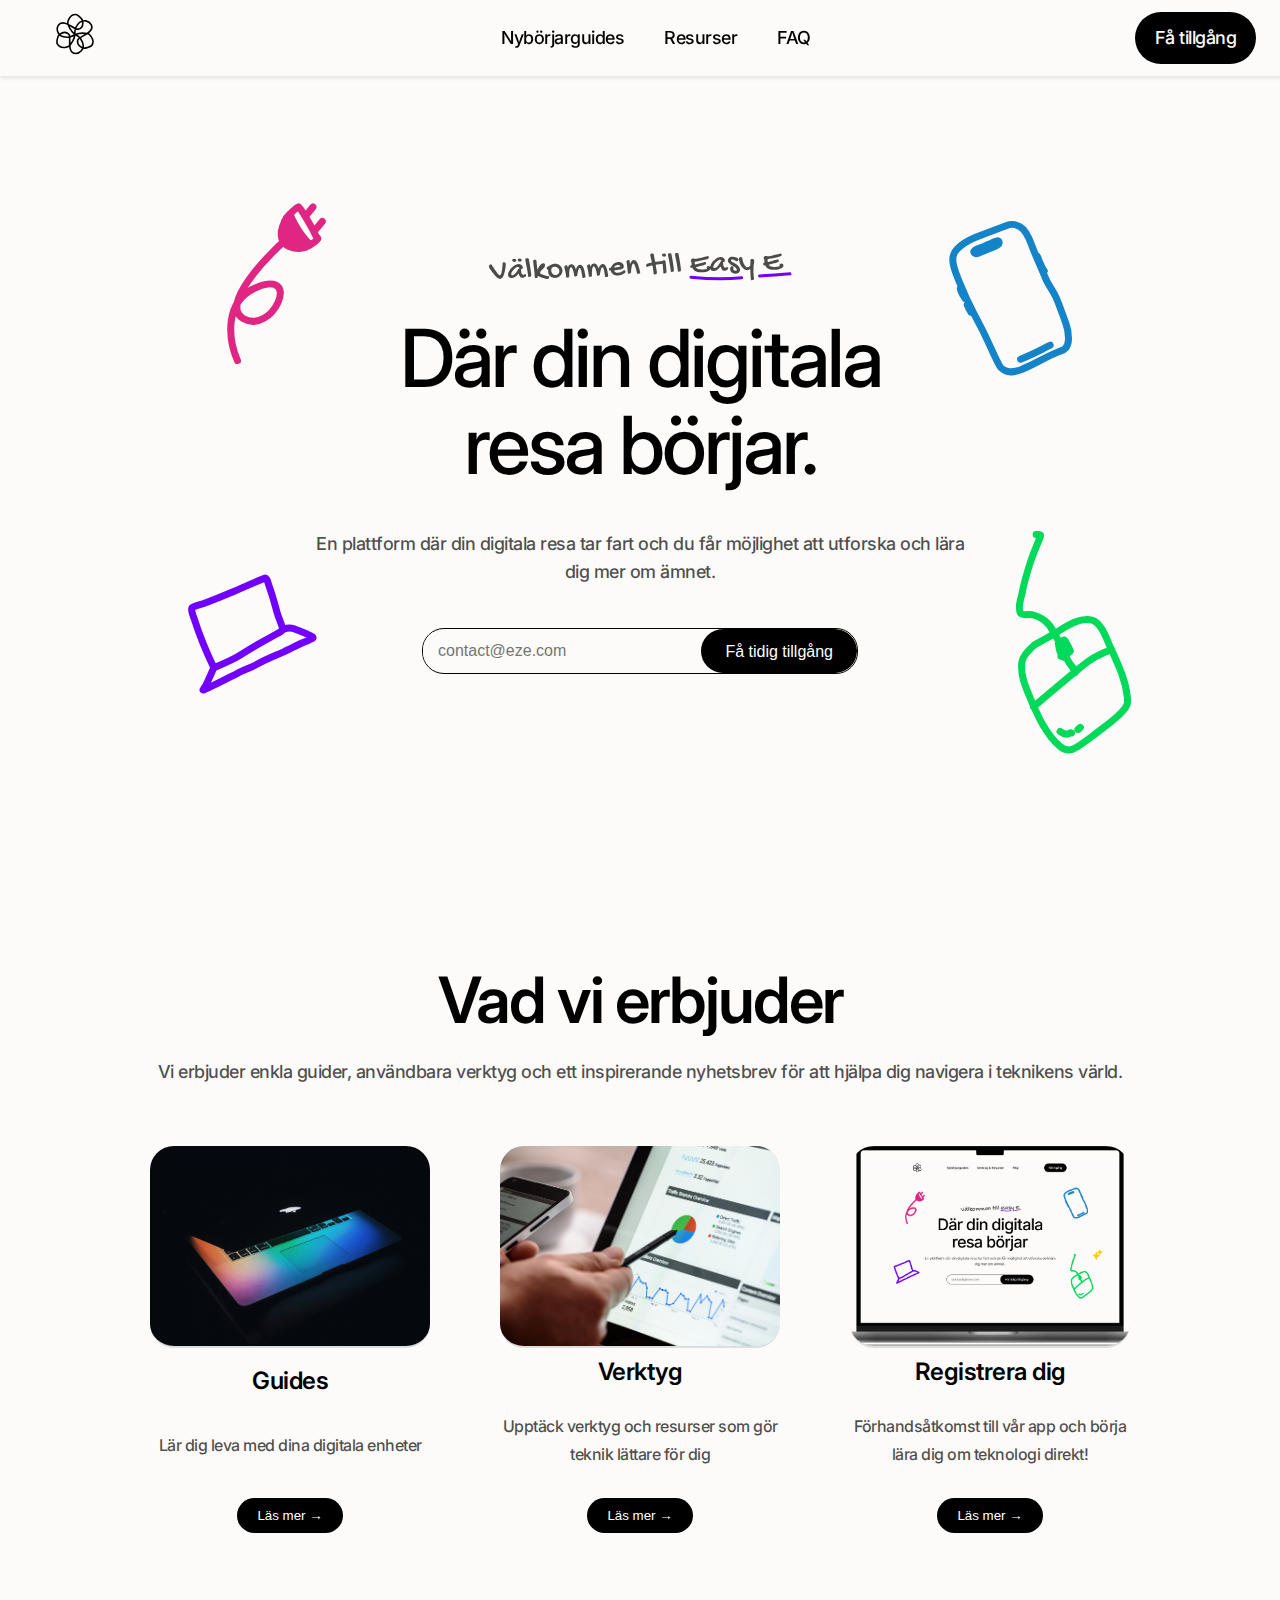
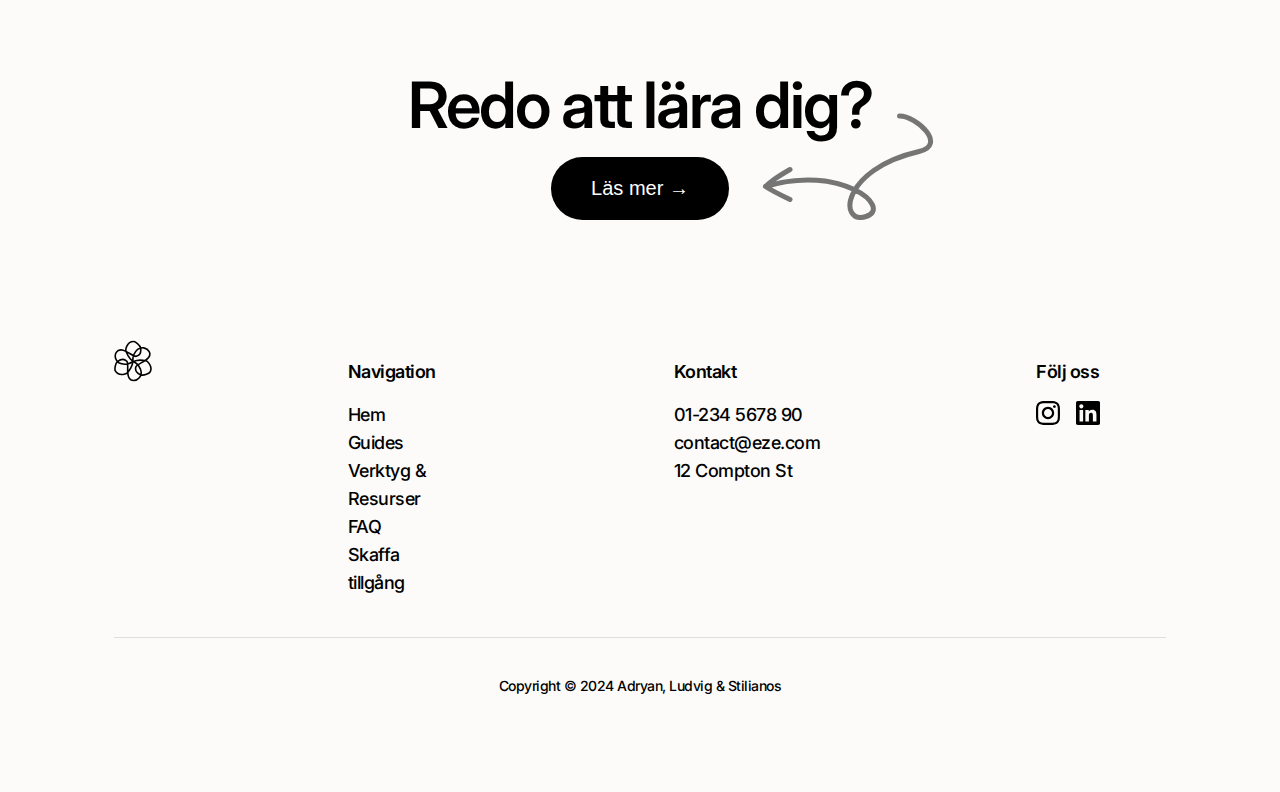
==== index.html @ 694e6178 "nav omg" ====
<!DOCTYPE html>
<html lang="sv">
  <head>
    <!-- Grundläggande metadata och länk till CSS-stilar, favicon, och Google Fonts för typsnitt -->
    <meta charset="UTF-8" />
    <meta name="viewport" content="width=device-width, initial-scale=1.0" />
    <title>Easy E</title>
    <link rel="stylesheet" href="styles.css" />
    <link rel="icon" type="image/x-icon" href="icons/favicon.png" />
    <link rel="preconnect" href="https://fonts.googleapis.com" />
    <link rel="preconnect" href="https://fonts.gstatic.com" crossorigin />
    <link
      href="https://fonts.googleapis.com/css2?family=Gochi+Hand&family=Inter:ital,opsz,wght@0,14..32,100..900;1,14..32,100..900&display=swap"
      rel="stylesheet"
    />
  </head>
  <body>
    <!-- Navigeringsmeny högst upp -->
    <nav class="navbar">
      <div class="navbar-container">
        <!-- Logo med länk till startsidan -->
        <div class="logo">
          <a href="index.html">
            <img src="icons/logo.svg" alt="Logo" />
          </a>
        </div>

        <!-- Länkar för desktop-navigering -->
        <div class="nav-links">
          <a href="guides.html" class="nav-item">Nybörjarguides</a>
          <a href="resurser.html" class="nav-item">Resurser</a>
          <a href="faq.html" class="nav-item">FAQ</a>
        </div>

        <!-- CTA-knapp som länkar till kontaktsidan -->
        <a href="contact.html" class="nav-cta-button">Få tillgång</a>

        <!-- Hamburgermenyn för mobilanvändare med checkbox för att växla meny -->
        <input type="checkbox" id="hamburger-toggle" class="hamburger-toggle" />

        <!-- Hamburger-ikon som visas när menyn är stängd -->
        <label for="hamburger-toggle" class="hamburger-label">☰</label>

        <!-- Exit-knapp som visas när hamburgermenyn är öppen -->
        <label for="hamburger-toggle" class="exit-label">✖</label>

        <!-- Mobilmeny som visas när checkboxen är ikryssad -->
        <div class="mobile-menu">
          <a href="guides.html" class="nav-item">Nybörjarguides</a>
          <a href="resurser.html" class="nav-item">Resurser</a>
          <a href="faq.html" class="nav-item">FAQ</a>
          <a href="contact.html" class="nav-cta-button">Få tillgång</a>
        </div>
      </div>
    </nav>
    <!-- Hero-sektion för sidans huvudrubrik och introduktionstext -->
    <div class="hero">
      <img
        src="other/handwritten_1.svg"
        alt="hanskriven text som välkomnar användaren"
      />
      <h1>Där din digitala <br />resa börjar.</h1>
      <p>
        En plattform där din digitala resa tar fart och du får möjlighet att
        utforska och lära dig mer om ämnet.
      </p>
      <img src="icons/phone.svg" class="phone-icon" alt="Phone Icon" />
      <img src="icons/cable.svg" class="cable-icon" alt="Cable Icon" />
      <img src="icons/laptop.svg" class="computer-icon" alt="Laptop Icon" />
      <img src="icons/mouse.svg" class="mouse-icon" alt="Computer mouse icon" />

      <!-- Anmälningsformulär för tidig tillgång -->
      <form class="signup-form" action="confirmation.html" method="POST">
        <input
          type="email"
          name="email"
          placeholder="contact@eze.com"
          class="email-input"
          required
        />
        <button type="submit" class="submit-button">Få tidig tillgång</button>
      </form>
    </div>

    <!-- Sektion som beskriver vad tjänsten erbjuder -->
    <section class="offerings">
      <h2>Vad vi erbjuder</h2>
      <p>
        Vi erbjuder enkla guider, användbara verktyg och ett inspirerande
        nyhetsbrev för att hjälpa dig navigera i teknikens värld.
      </p>
      <div class="cards">
        <div class="card">
          <img src="images/guides.jpg" alt="Guides Image" class="card-image" />
          <h3>Guides</h3>
          <p>Lär dig leva med dina digitala enheter</p>
          <button onclick="window.location.href='guides.html'">
            Läs mer →
          </button>
        </div>
        <div class="card">
          <img src="images/tools.jpg" alt="Tools Image" class="card-image" />
          <h3>Verktyg</h3>
          <p>Upptäck verktyg och resurser som gör teknik lättare för dig</p>
          <button onclick="window.location.href='resurser.html'">
            Läs mer →
          </button>
        </div>
        <div class="card">
          <img src="images/signup.png" alt="Signup Image" class="card-image" />
          <h3>Registrera dig</h3>
          <p>
            Förhandsåtkomst till vår app och börja lära dig om teknologi direkt!
          </p>
          <button onclick="window.location.href='contact.html'">
            Läs mer →
          </button>
        </div>
      </div>
    </section>

    <!-- Sektion för Call to Action med en stor knapp som uppmuntrar användaren att lära sig mer -->
    <section class="cta-section">
      <h2>Redo att lära dig?</h2>
      <button class="cta-large" onclick="window.location.href='contact.html'">
        Läs mer →
      </button>
      <img src="icons/arrow.svg" class="cta-arrow" alt="Pil" />
      <!-- Dekorativ pil utanför knappen -->
    </section>

    <!-- Sidfot med navigationslänkar, kontaktinformation och länkar till sociala medier -->
    <footer class="footer">
      <div class="footer-content">
        <!-- Logotyp i sidfoten med länk till startsidan -->
        <div class="footer-section">
          <a href="index.html">
            <img src="icons/logo.svg" alt="Logo" />
          </a>
        </div>

        <!-- Navigationslänkar i sidfoten -->
        <div class="footer-nav footer-section">
          <p>Navigation</p>
          <ul>
            <li><a href="index.html">Hem</a></li>
            <li><a href="guides.html">Guides</a></li>
            <li><a href="resurser.html">Verktyg & Resurser</a></li>
            <li><a href="faq.html">FAQ</a></li>
            <li><a href="contact.html">Skaffa tillgång</a></li>
          </ul>
        </div>

        <!-- Kontaktinformation i sidfoten -->
        <div class="footer-nav footer-section">
          <p>Kontakt</p>
          <ul>
            <li><a href="tel:01-234 5678 90">01-234 5678 90</a></li>
            <li><a href="mailto:contact@eze.com">contact@eze.com</a></li>
            <li>
              <a href="https://maps.app.goo.gl/Q35vqbAXproWj2hM8"
                >12 Compton St</a
              >
            </li>
          </ul>
        </div>

        <!-- Sociala medier-länkar i sidfoten -->
        <div class="footer-social footer-section">
          <p>Följ oss</p>
          <ul>
            <li>
              <a
                href="https://instagram.com"
                target="_blank"
                class="social-link"
              >
                <img
                  src="icons/instagram.svg"
                  alt="Instagram"
                  class="social-icon"
                />
              </a>
            </li>
            <li>
              <a
                href="https://linkedin.com"
                target="_blank"
                class="social-link"
              >
                <img
                  src="icons/linkedin.svg"
                  alt="LinkedIn"
                  class="social-icon"
                />
              </a>
            </li>
          </ul>
        </div>
      </div>

      <!-- Nedre sektion i sidfoten med copyright-info -->
      <div class="footer-bottom">
        <p>Copyright © 2024 Adryan, Ludvig & Stilianos</p>
      </div>
    </footer>
  </body>
</html>
---- styles.css ----
/* Ställer in grundlayouten för body. Flex gör att innehållet kan arrangeras i kolumner.
   Allt centrerat och färgerna hålls milda för att inte störa användarens ögon. 
   Texten får en snygg, modern font som är lätt att läsa. */

body {
  display: flex;
  flex-direction: column;
  align-items: center;
  background-color: #fcfbf9;
  color: rgba(0, 0, 0, 0.7);
  text-align: center;
  font-family: "Inter";
  font-size: 18px;
  font-style: normal;
  font-weight: 500;
  line-height: 28px;
  letter-spacing: -0.5px;
  align-self: stretch;
}

/* Rubrik 1 (h1) får en jättestor font för att verkligen stå ut och fånga uppmärksamheten. 
     Svart textfärg gör att den syns bra på ljus bakgrund. */

h1 {
  font-family: "Inter";
  font-size: 80px;
  font-style: normal;
  font-weight: 500;
  line-height: 87px;
  letter-spacing: -3px;
  margin: 0;
  color: #000;
}

/* Rubrik 2 (h2) är mindre än h1 men ändå ganska stor, för att framhäva sektionstitlar eller andra viktiga rubriker. */

h2 {
  font-family: "Inter";
  font-size: 64px;
  font-style: normal;
  font-weight: 600;
  line-height: 80px;
  letter-spacing: -2px;
  color: black;
  margin: 12px;
}

/* Mindre rubrik för bl.a korten med stor och fet stil för att fånga användarens uppmärksamhet. */

h3 {
  font-family: "Inter";
  font-size: 24px;
  font-weight: 600;
  color: #000;
  margin: 10px 0;
}
/* Styling för navigeringsmenyn (navbar).
   Menyn är fast placerad högst upp på sidan så att den alltid är synlig.
   Box-shadow ger en subtil skugga för att ge djup. */

.navbar {
  width: 100%;
  background-color: #fcfbf9;
  position: fixed;
  top: 0;
  left: 0;
  z-index: 1000;
  box-shadow: 0 2px 4px rgba(0, 0, 0, 0.1);
  display: flex;
  justify-content: center;
  padding: 24px 16px; /* Säkerställer padding för bättre justering */
}

/* Navbaren får en container som hjälper att centrera innehållet och justera bredden
   beroende på skärmstorleken, med ett maxvärde så den inte blir för bred på stora skärmar. */

.navbar-container {
  width: 100%;
  max-width: 1200px;
  padding: 0 20px;
  display: flex;
  align-items: center;
  justify-content: center; /* Centrerar navigeringslänkarna */
  gap: 40px;
  position: relative;
}

/* Logotypen placeras till vänster i navbaren, och är alltid synlig även om sidan är mindre. */

.logo {
  position: absolute;
  left: 20px;
  flex-shrink: 0;
}

/* Navigationens länkar är uppradade med lite mellanrum emellan för tydlig läsbarhet. */

.nav-links {
  display: flex;
  gap: 40px;
}

/* Stil för individuella navigeringslänkar. De är svarta utan underline-effekt, 
   men får en snygg underline-effekt vid hover med en mjuk övergång. */

.nav-item {
  color: #000;
  font-size: 18px;
  font-weight: 500;
  text-decoration: none; /* Ingen underline */
  position: relative;
  transition: color 0.3s;
}

.nav-item::after {
  content: "";
  position: absolute;
  width: 0;
  height: 2px;
  background-color: #7100fc;
  bottom: -4px;
  left: 0;
  transition: width 0.3s ease; /* Mjuk övergång för underline */
}

.nav-item:hover {
  color: #7100fc;
}

.nav-item:hover::after {
  width: 100%; /* Underline växer från vänster till höger vid hover */
}

/* CTA-knapp i navigeringen. Knappen är placerad till höger och har en snygg, rundad form.
   Bakgrunden är svart för att sticka ut, och färgen ändras vid hover för en dynamisk effekt. */

.nav-cta-button {
  padding: 12px 20px;
  background-color: #000;
  color: #fcfbf9;
  border-radius: 200px;
  font-size: 18px;
  border: none;
  cursor: pointer;
  transition: background-color 0.3s;
  position: absolute;
  right: 20px;
  flex-shrink: 0;
  text-decoration: none; /* Ingen underline */
}

.nav-cta-button:hover {
  background-color: #7100fc;
}

/* Hamburgermenyn och exit-knappen ska vara dolda som standard */

.hamburger-label,
.exit-label {
  display: none;
  font-size: 24px;
  background: none;
  border: none;
  cursor: pointer;
  color: #000;
  position: absolute;
  right: 20px;
  z-index: 1001;
}

/* Visa hamburgermenyn-ikonen endast när menyn är stängd */

.hamburger-toggle:not(:checked) ~ .hamburger-label {
  display: block;
}

.hamburger-toggle:checked ~ .exit-label {
  display: block;
  top: 20px;
  right: 20px;
  z-index: 1002;
}

/* Menyn för mobila enheter. Tar hela skärmen, centrerar länkarna, och visas bara när aktiv. */

.mobile-menu {
  display: none;
  position: fixed;
  top: 0;
  left: 0;
  width: 100vw;
  height: 100vh;
  background-color: #fcfbf9;
  flex-direction: column;
  align-items: center;
  justify-content: center;
  gap: 20px;
  z-index: 1001;
  opacity: 0;
  pointer-events: none;
  transition: opacity 0.3s ease;
}

/* Växla aktivt läge för mobilmenyn */

.hamburger-toggle:checked ~ .mobile-menu {
  display: flex;
  opacity: 1;
  pointer-events: all;
}

/* Stil för navigationslänkar och CTA-knapp i mobilmenyn.
   Länkarna är större för att passa mobilformat och knappen anpassas i storlek. */

.mobile-menu .nav-item {
  font-size: 20px;
  color: #000;
  text-decoration: none; /* Ingen underline */
}

.mobile-menu .nav-cta-button {
  padding: 12px 20px;
  width: 80%;
  font-size: 16px;
  border-radius: 20px;
  text-align: center;
  background-color: #000;
  color: #fcfbf9;
  text-decoration: none;
}

/* Hamburgermeny input för checkbox-växling */
.hamburger-toggle {
  display: none;
}

/* Dölj desktop-nav och CTA-knapp endast när menyn är öppen */
.hamburger-toggle:checked ~ .nav-links,
.hamburger-toggle:checked ~ .nav-cta-button {
  display: none;
}

/* FAQ-sektionen, som har centrering och padding för att separera den från navigeringen ovanför. */

.faq-section {
  text-align: center;
  padding: 100px 20px 50px;
}

/* Undertext till FAQ-sektionen, med mindre text och en lite mjukare färgton. */

.faq-subtitle {
  font-size: 18px;
  color: rgba(0, 0, 0, 0.6);
  margin-bottom: 30px;
}

/* FAQ-lista centrerad med maxbredd för att hålla det läsvänligt. */

.faq-items {
  max-width: 800px;
  margin: 0 auto;
}

/* Enskilda FAQ-poster med en ljus bakgrund och rundade hörn för en mjukare look. */

.faq-item {
  background-color: #f8f8f8;
  border-radius: 20px;
  margin-bottom: 20px;
  overflow: hidden;
}

/* Fråge-rubriken för varje FAQ-punkt. Den har en enkel layout där texten och en pil är justerade. */

.faq-question {
  width: 100%;
  text-align: left;
  padding: 20px;
  font-size: 18px;
  font-weight: 600;
  color: #000;
  background: none;
  border: none;
  cursor: pointer;
  outline: none;
  position: relative;
  display: flex;
  justify-content: space-between;
  align-items: center;
}

/* Pil-ikonen som visar sig i FAQ-rubriken. Roterar när sektionen är öppen. */

.faq-question::after {
  content: "▼";
  font-size: 16px;
  color: #777;
  transition: transform 0.3s ease;
}

.faq-item.open .faq-question::after {
  transform: rotate(180deg);
  max-width: 600px;
}

/* Svarstexten i FAQ-sektionen, som endast visas när frågan är öppen.
     Svarstexten är något mindre och vänsterjusterad. */

.faq-answer {
  display: none;
  padding: 20px;
  font-size: 16px;
  color: rgba(0, 0, 0, 0.7);
  border-top: 1px solid #eee;
  text-align: left;
  max-width: 400px;
}

.faq-item.open .faq-answer {
  display: block;
}

/* Responsiva stilar för mindre skärmar.
   När skärmen är smalare än 1100px, döljs vissa element och andra visas för att anpassa layouten. */

@media (max-width: 1100px) {
  .nav-links,
  .nav-cta-button {
    display: none; /* Döljer navigationslänkarna och CTA-knappen på mobila enheter */
  }

  .hamburger {
    display: block; /* Visar hamburgermenyn på mobila enheter */
  }

  /* Justerar padding i navbaren så att innehållet inte överlappar på mindre skärmar */
  .navbar-container {
    padding: 0 10px;
  }

  /* Ställer om korten så att de staplas vertikalt och centrerar dem */
  .cards {
    flex-direction: column;
    align-items: center;
  }

  /* Döljer ikonerna för telefon, kabel, dator och mus på mindre skärmar */
  .phone-icon,
  .cable-icon,
  .computer-icon,
  .mouse-icon {
    display: none;
  }

  /* Dölj desktop-navigeringslänkar och CTA-knapp */
  .nav-links,
  .nav-cta-button {
    display: none;
  }

  /* Visa hamburgermenyn-ikonen på mobila enheter */
  .hamburger-label {
    display: block;
    font-size: 24px;
    background: none;
    border: none;
    cursor: pointer;
    color: #000;
    position: absolute;
    right: 20px;
    z-index: 1001;
  }
}

/* Hero-sektionen som innehåller huvudbudskapet.
     Den är centrerad och har marginaler för att ge utrymme ovanför och nedanför. */

.hero {
  position: relative;
  margin-top: 240px;
  margin-bottom: 224px;
  display: flex;
  max-width: 664px;
  flex-direction: column;
  align-items: center;
  gap: 24px;
}

/* Positionerar olika ikoner runt hero-sektionen för en dekorativ touch. */

.phone-icon {
  position: absolute;
  top: -28px;
  right: -100px;
}

.cable-icon {
  position: absolute;
  top: -48px;
  left: -120px;
}

.computer-icon {
  position: absolute;
  bottom: -20px;
  left: -120px;
}

.mouse-icon {
  position: absolute;
  bottom: -80px;
  right: -160px;
}

/* Styling för anmälningsformuläret.
     Formuläret är flexibelt och innehåller ett e-postfält och en submit-knapp bredvid varandra.
     Har rundade hörn och en enkel ram. */

.signup-form {
  display: flex;
  align-items: center;
  padding: 0;
  gap: 0;
  width: 434px;
  height: 44px;
  background: #fcfbf9;
  border: 1px solid #000;
  border-radius: 22px;
  overflow: hidden;
}

/* Stil för e-postfältet i formuläret.
     Ingen kantlinje och tar upp så mycket utrymme som möjligt inom formuläret. */

.email-input {
  border: none;
  padding: 10px 15px;
  font-size: 16px;
  outline: none;
  flex: 1;
  background-color: #fcfbf9;
  color: #333;
}

/* Stil för submit-knappen i formuläret.
     Svart bakgrund med vit text och rundade kanter för en modern look. */

.submit-button {
  background-color: #000;
  color: #fff;
  padding: 14px 24px;
  font-size: 16px;
  border: none;
  height: 100%;
  border-radius: 200px;
  cursor: pointer;
}

/* Sektionen för "Nybörjarguides" eller erbjudanden.
     Texten är centrerad och sektionen har marginaler för att separera den från andra delar av sidan. */

.offerings {
  text-align: center;
  margin: 50px 0;
}

/* Stil för bilderna i korten.
     Bilderna fyller hela kortets bredd och har rundade hörn för en mjukare känsla. */

.card-image {
  width: 100%;
  height: 200px;
  object-fit: cover;
  border-bottom: 2px solid #ddd;
  border-radius: 24px;
}

/* Call-to-Action (CTA) Sektion. Den har padding för att skapa utrymme runt texten. */

.cta-section {
  text-align: center;
  padding: 50px 0;
  position: relative;
}

/* Stor CTA-knapp med svart bakgrund och vit text.
     Rundad form och hover-effekt som ändrar bakgrundsfärg för interaktivitet. */

.cta-large {
  background-color: #000;
  color: white;
  font-size: 20px;
  padding: 20px 40px;
  border-radius: 50px;
  cursor: pointer;
  border: none;
  transition: background-color 0.3s ease;
  display: inline-block;
  position: relative;
}

.cta-large:hover {
  background-color: #7100fc;
}

/* Pilikon i CTA-sektionen, placerad längst ner till höger om knappen. */

.cta-arrow {
  position: absolute;
  right: -50px;
  bottom: 50px;
}

/* Footer-sektionen har centrerad text.
     Padding skapar utrymme runt hela sektionen för en renare design. */

.footer {
  padding: 70px 0;
  color: #000;
  text-align: center;
}

/* Innehåll i footern organiseras med flexbox för att dela upp sektionerna och ge dem jämn spridning. */

.footer-content {
  display: flex;
  justify-content: space-between;
  align-items: flex-start;
  max-width: 1440px;
  margin: 0 auto;
  gap: 176px;
}

/* Footer-sektioner för navigation, kontakt och sociala medier, som alla är vänsterjusterade.
     Ger varje sektion lite padding för bättre layout. */

.footer-nav,
.footer-contact,
.footer-social {
  text-align: left;
  flex: 1;
  padding: 0 20px;
}

/* Texten i varje footer-sektion har fet stil och större fontstorlek för rubriker. */

.footer-nav p,
.footer-contact p,
.footer-social p {
  font-weight: 600;
  font-size: 18px;
  margin-bottom: 15px;
}

/* Listor i footern för navigering, kontakt och sociala ikoner utan punkter och med jämn layout. */

.footer-nav ul,
.footer-contact ul,
.footer-social ul {
  list-style-type: none;
  padding: 0;
  margin: 0;
}

/* Sociala ikonerna placeras med flexbox och har en jämn lucka mellan sig för att skapa utrymme. */

.footer-social ul {
  display: flex;
  gap: 16px;
  padding: 0;
  margin: 0;
  align-items: center;
}

.footer-social ul li {
  margin: 0;
}

/* Sociala länkar visas som block och har en transition-effekt för att ändra opacitet vid hover. */

.footer-social ul li a {
  display: block;
}

.footer-social .social-icon {
  width: 24px;
  height: 24px;
}

.footer-social .social-link {
  transition: opacity 0.3s ease;
}

.footer-social .social-link:hover {
  opacity: 0.7;
}

/* Tar bort länkfärg och understrykning för länkar i footern och ändrar färg vid hover. */

.footer-nav ul li a,
.footer-social ul li a {
  text-decoration: none;
  color: #000;
}

.footer-nav ul li a:hover,
.footer-social ul li a:hover {
  color: #555;
}

/* Avslutande sektion av footern med en tunn linje upptill för att skilja från huvudsektionen. */

.footer-bottom {
  border-top: 1px solid #ddd;
  padding-top: 20px;
  margin-top: 40px;
  font-size: 14px;
}

/* Responsiva stilar för footern på mobila enheter. 
     Sektionerna staplas vertikalt för att få plats på mindre skärmar. */

@media (max-width: 768px) {
  .footer-content {
    flex-direction: column;
    align-items: flex-start;
    gap: 30px;
    padding: 0 20px;
  }

  .footer-nav,
  .footer-contact,
  .footer-social {
    width: 100%;
    padding: 0;
  }

  .footer-bottom {
    text-align: center;
    padding: 20px 0;
    font-size: 14px;
  }

  /* Sociala ikonerna centreras på mobila enheter för en balanserad layout. */

  .footer-social ul {
    justify-content: flex-start;
  }

  /* Dölj pilen i CTA-sektionen på mindre skärmar för en renare design. */

  .cta-arrow {
    display: none;
  }

  /* Kontaktsektionen sträcker sig över hela bredden på mobila enheter för att fylla skärmen bättre. */

  .contact-section {
    width: 100%;
    padding: 20px;
  }

  /* Formulärgruppen på mobila enheter med vertikal layout och lucka för bättre användarvänlighet. */

  .form-group {
    flex-direction: column;
    gap: 15px;
  }

  /* Förminskar texten när det blir en för smal display, effektivt för Guides-sidans respnsonsivitet */

  h1 {
    font-size: 54px;
  }
}

/* Sektion för Guidekort. Innehållet centreras och får marginal för att skapa utrymme runt hela sektionen. */

.guide-cards {
  text-align: center;
  margin: 50px 0;
}

/* Rubriksektion för guidekort med flexlayout som centrerar rubrikens element vertikalt. */

.guide-header {
  display: flex;
  flex-direction: column;
  align-items: center;
  margin-bottom: 30px;
}

/* Kortsektion med flexlayout för att placera kort bredvid varandra.
   Kort radbryts vid behov och har utrymme mellan dem. */

.cards {
  display: flex;
  justify-content: space-between;
  gap: 30px;
  flex-wrap: wrap;
  margin-top: 40px;
}

/* Individuella kort (card) med vertikal layout och centrerat innehåll.
   Korten har padding för att skapa utrymme inuti dem. */

.card {
  width: 280px;
  padding: 20px;
  display: flex;
  flex-direction: column;
  align-items: center;
  justify-content: space-between;
  text-align: center;
}

/* Ikon-stil inom korten, med padding för att centrera ikonen.
   Varje ikon placeras ovanför korttexten. */

.card-icon {
  padding: 20px;
  margin-bottom: 20px;
  display: flex;
}

/* Korttext med en mindre font och nedtonad färg för en mjukare känsla. */

.card p {
  font-size: 16px;
  color: rgba(0, 0, 0, 0.7);
  margin-bottom: 20px;
}

/* Knapp inom korten som är rundad, svart och ändrar färg vid hover för interaktivitet. */

.card button {
  background-color: #000;
  color: white;
  border: none;
  padding: 10px 20px;
  margin-top: 10px;
  border-radius: 30px;
  cursor: pointer;
  align-self: center;
}

.card button:hover {
  background-color: #444;
}

/* Sektion som lyfter fram vad användaren får (what-you-get), centrerad med margin ovanför och nedanför. */

.what-you-get {
  text-align: center;
  margin: 60px 0;
}

/* Kontaktsektion med centrerad layout och flexibel bredd för olika skärmstorlekar. */

.contact-section {
  display: flex;
  justify-content: center;
  align-items: center;
  padding: 20px;
  margin: 0 auto;
  width: 100%;
  max-width: 600px;
  gap: 40px;
  flex-direction: column;
}

/* Layout för kontaktformuläret med vertikal layout och centrerad text.
   Full bredd på mindre skärmar för att anpassa sig till mobilanvändning. */

.contact-form {
  display: flex;
  flex-direction: column;
  align-items: center;
  padding: 0;
  gap: 20px;
  width: 100%;
  max-width: 600px;
}

/* Rad för inputfält med utrymme mellan fält för bättre layout.
   Justerar bredden för att passa helheten. */

.form-group {
  display: flex;
  gap: 20px;
  width: 100%;
  justify-content: space-between;
}

.form-field {
  flex: 1;
  display: flex;
  flex-direction: column;
  width: 100%;
}

/* Stil för etiketter inom kontaktformuläret med vänsterjustering och mindre storlek. */

.contact-form label {
  font-size: 0.9rem;
  color: #000;
  font-weight: 500;
  margin-bottom: 5px;
  text-align: left;
}

/* Stilar för inputfält och textfält med rundade kanter och ljus bakgrund.
   Placering och storlek för text i dessa fält är jämn och lättläst. */

.contact-form input,
.contact-form textarea {
  background-color: #f9f9f9;
  border: 1px solid #d0d0d0;
  border-radius: 28px;
  padding: 10px 15px;
  color: #000;
  font-size: 1rem;
  font-weight: 400;
  box-sizing: border-box;
  width: 100%;
}

.contact-form input::placeholder,
.contact-form textarea::placeholder {
  color: #b0b0b0;
}

/* Alternativ för radioknappar med bakgrund och ljus färg.
   Stil förändras vid val för att indikera aktivt val. */

.radio-options {
  display: flex;
  gap: 10px;
  margin: 10px 0 20px;
  justify-content: center;
}

.radio-options label {
  background-color: #f9f9f9;
  border: 1px solid #d0d0d0;
  border-radius: 200px;
  padding: 8px 15px;
  font-size: 1rem;
  color: #000;
  cursor: pointer;
  transition: background-color 0.3s, color 0.3s;
}

.radio-options input[type="radio"] {
  display: none;
}

.radio-options input[type="radio"]:checked + label {
  background-color: #000;
  color: #fff;
}

/* Textfält i formuläret, med möjlighet att ändra höjd.
   Skugga för att ge djup och göra det mer synligt. */

.contact-form textarea {
  resize: vertical;
  min-height: 100px;
  box-shadow: 0px 1px 2px rgba(0, 0, 0, 0.1);
}

/* Skicka-knapp i kontaktformuläret som ändrar bakgrundsfärg vid hover.
   Justerad för att se snygg och klickbar ut. */

.contact-form button {
  background-color: #000;
  color: #fff;
  border: none;
  border-radius: 24px;
  padding: 12px 20px;
  font-size: 1rem;
  font-weight: 600;
  cursor: pointer;
  width: fit-content;
  margin-top: 20px;
  align-self: center;
  transition: background-color 0.3s;
}

.contact-form button:hover {
  background-color: #7100fc;
}

/* Responsiva stilar för kontaktsektionen och formulär på mobila enheter. */

@media (max-width: 768px) {
  .contact-section {
    padding: 20px;
  }

  .form-group {
    flex-direction: column;
    gap: 10px;
  }
}

@media (max-width: 480px) {
  .contact-section {
    padding: 10px;
  }

  .contact-form button {
    width: 100%;
  }
}
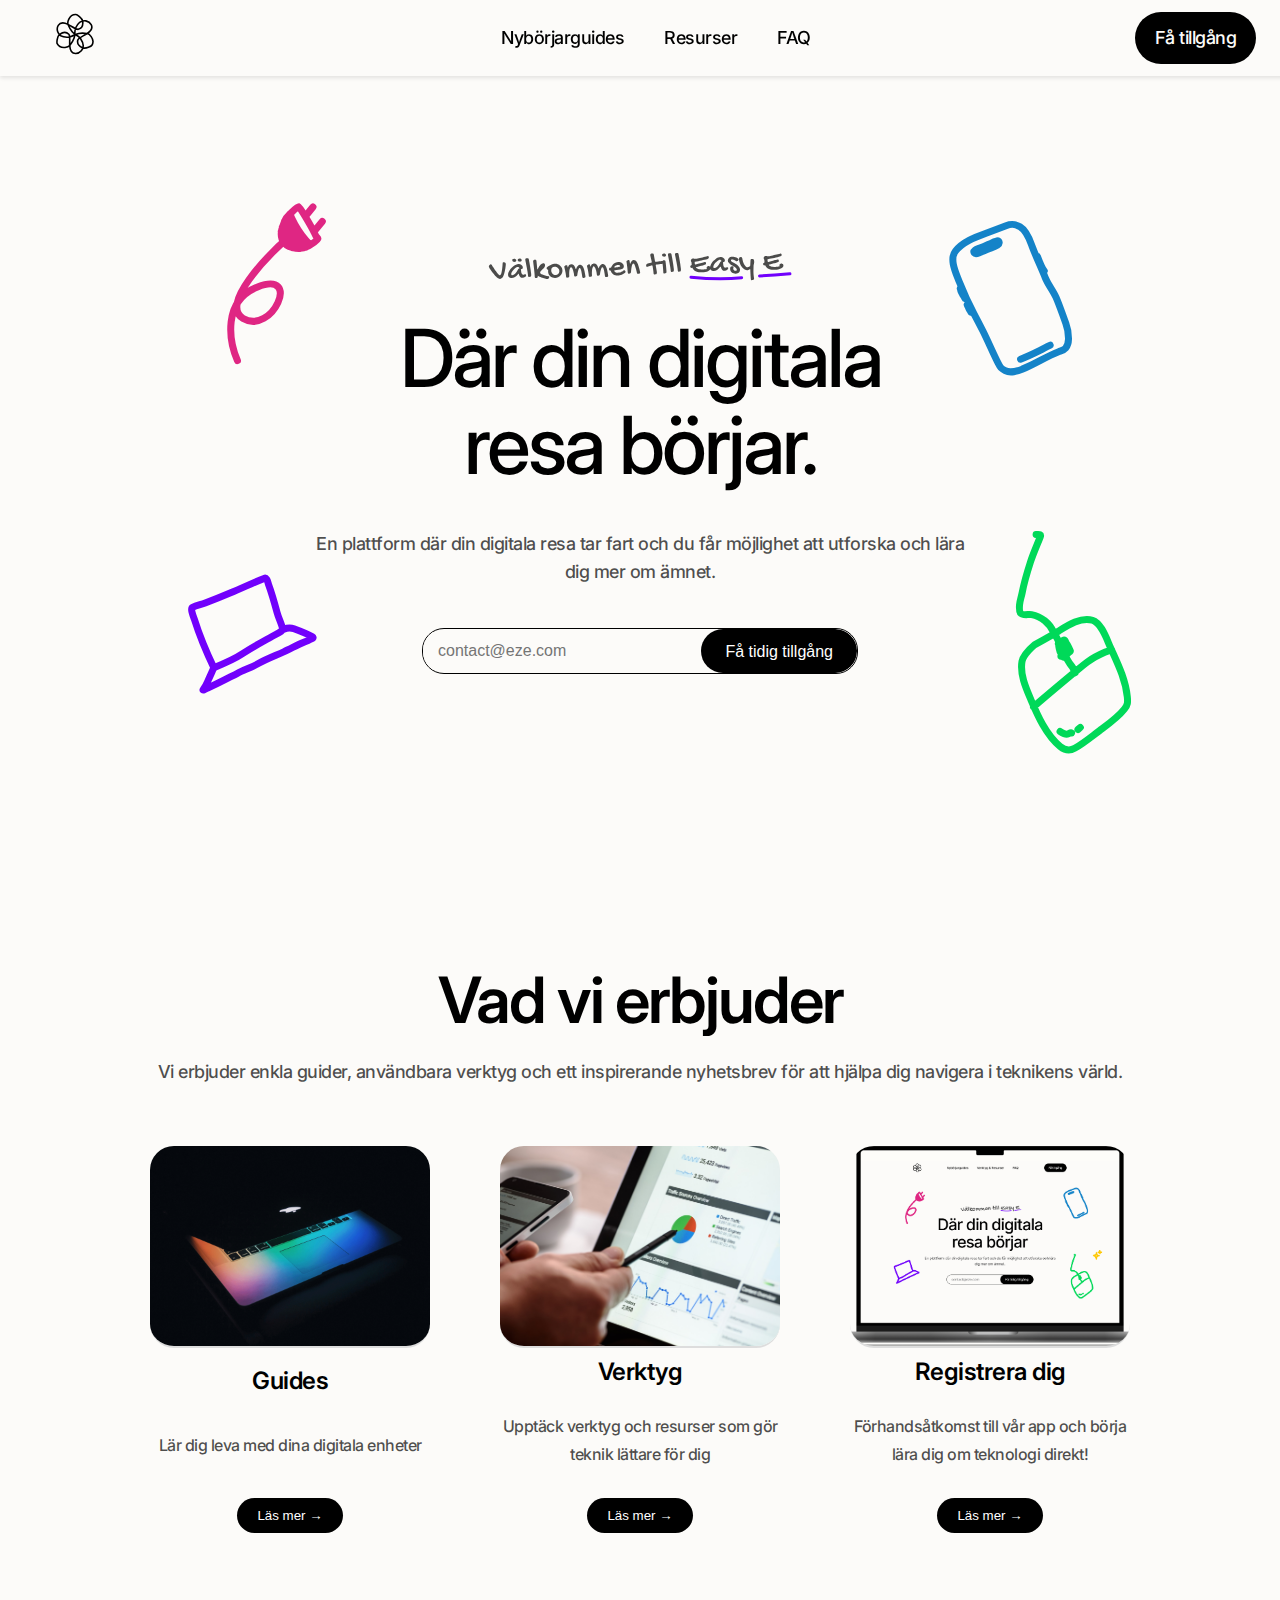
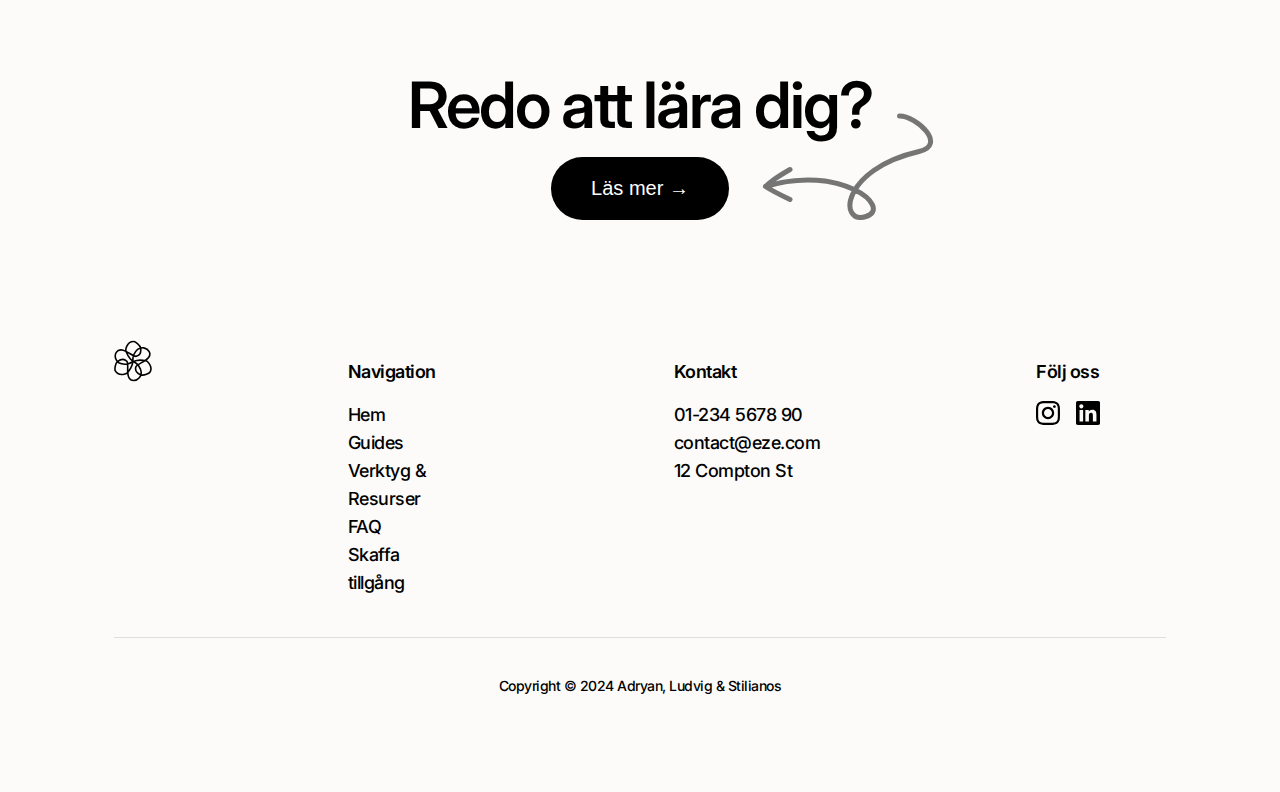
==== commit 3904b59f: "fixed utf space?" ====
--- a/index.html
+++ b/index.html
@@ -2,7 +2,7 @@
 <html lang="sv">
   <head>
     <!-- Grundläggande metadata och länk till CSS-stilar, favicon, och Google Fonts för typsnitt -->
-    <meta charset="UTF-8" />
+    <meta charset="UTF-8"/>
     <meta name="viewport" content="width=device-width, initial-scale=1.0" />
     <title>Easy E</title>
     <link rel="stylesheet" href="styles.css" />
--- a/styles.css
+++ b/styles.css
@@ -168,12 +168,6 @@
   z-index: 1001;
 }
 
-/* Visa hamburgermenyn-ikonen endast när menyn är stängd */
-
-.hamburger-toggle:not(:checked) ~ .hamburger-label {
-  display: block;
-}
-
 .hamburger-toggle:checked ~ .exit-label {
   display: block;
   top: 20px;
@@ -422,7 +416,8 @@
   align-items: center;
   padding: 0;
   gap: 0;
-  width: 434px;
+  width: 100%;
+  max-width: 434px;
   height: 44px;
   background: #fcfbf9;
   border: 1px solid #000;
@@ -441,6 +436,7 @@
   flex: 1;
   background-color: #fcfbf9;
   color: #333;
+  min-width: 0;
 }
 
 /* Stil för submit-knappen i formuläret.
@@ -453,8 +449,9 @@
   font-size: 16px;
   border: none;
   height: 100%;
-  border-radius: 200px;
+  border-radius: 22px;
   cursor: pointer;
+  flex-shrink: 0;
 }
 
 /* Sektionen för "Nybörjarguides" eller erbjudanden.
@@ -913,4 +910,13 @@
   .contact-form button {
     width: 100%;
   }
-}
+
+  .signup-form {
+    width: 90%; /* Reduce width to fit smaller screens */
+    max-width: none; /* Remove max-width constraint */
+  }
+
+  .submit-button {
+    padding: 14px 16px; /* Adjust padding for smaller screens */
+  }
+}
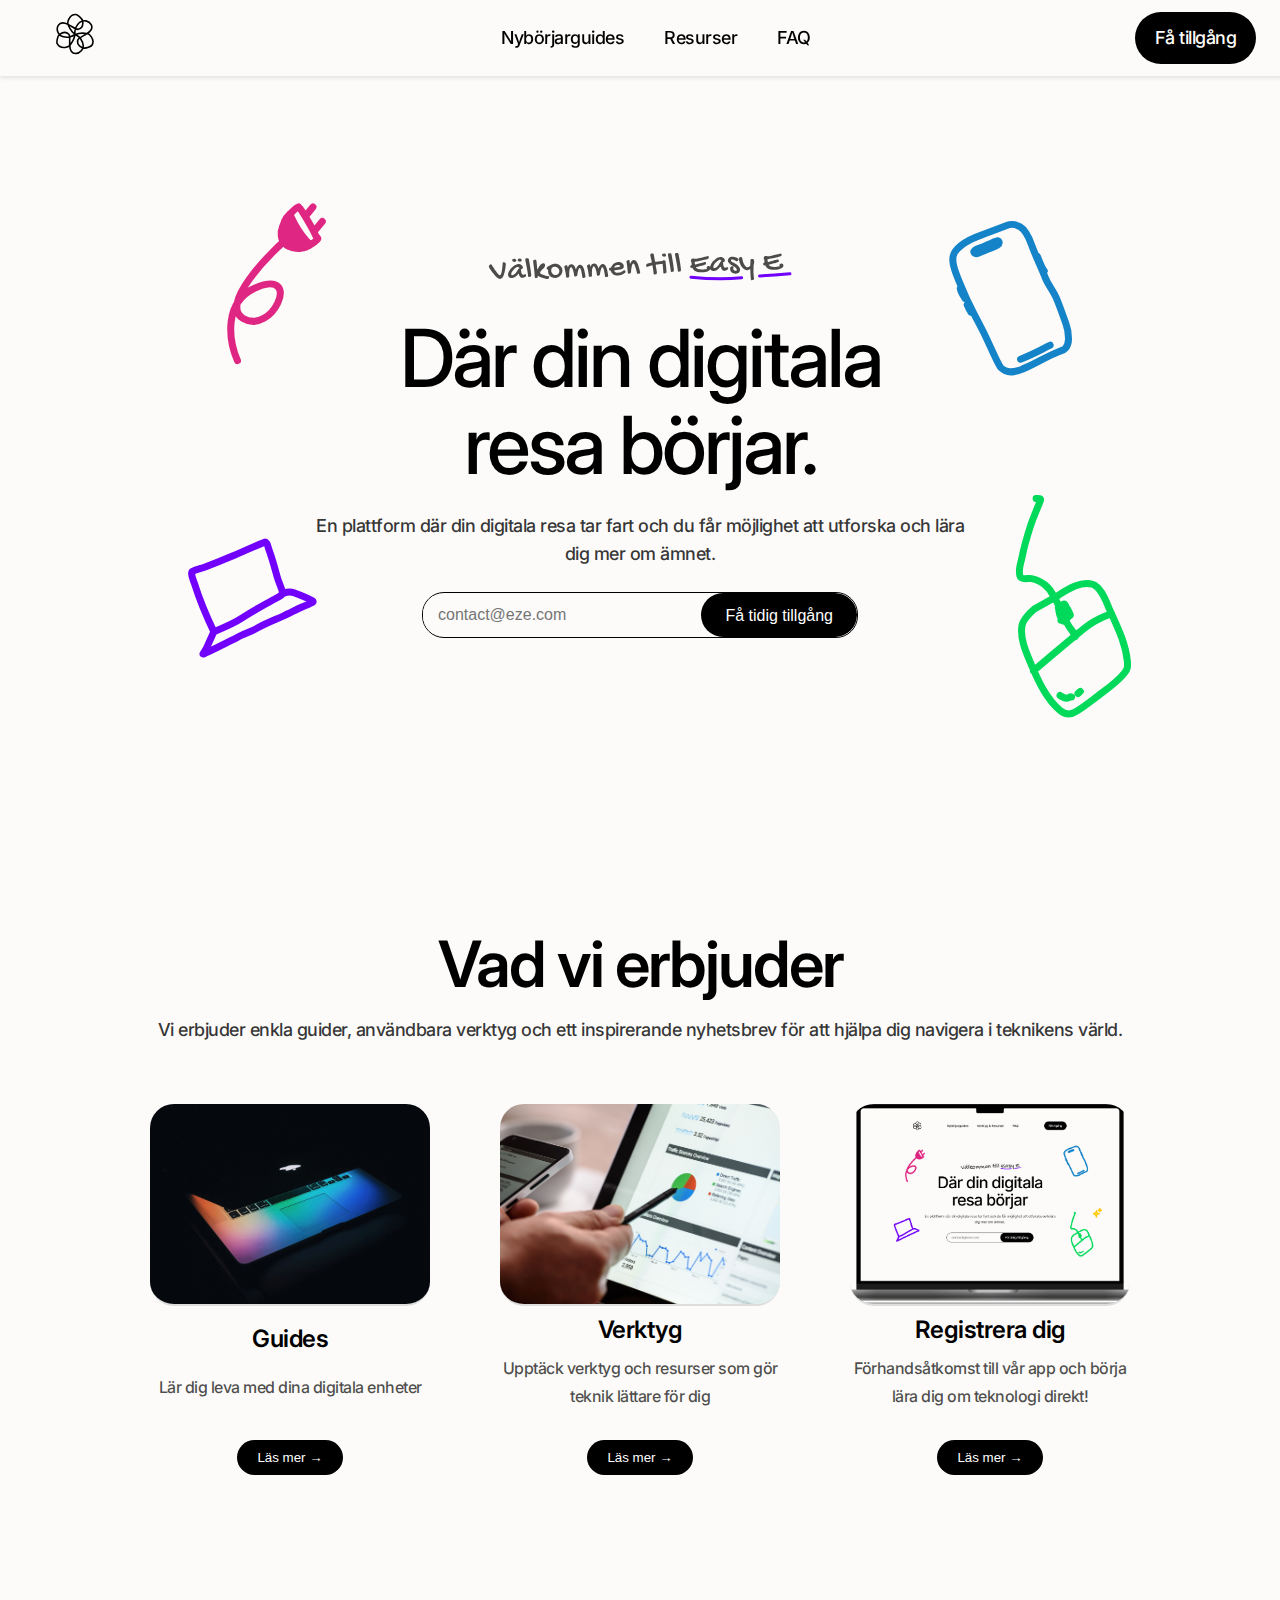
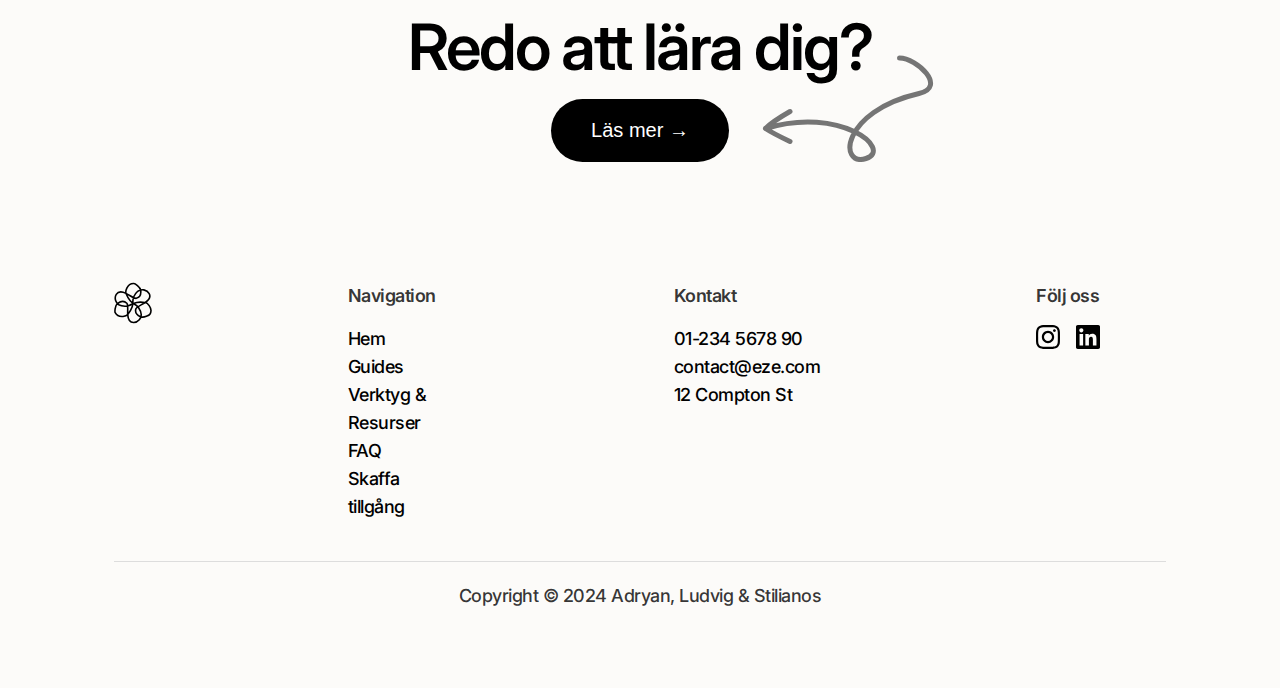
==== commit 6b7fdd0c: "conf button into a tag link. css class of submit-button" ====
--- a/index.html
+++ b/index.html
@@ -3,16 +3,13 @@
   <head>
     <!-- Grundläggande metadata och länk till CSS-stilar, favicon, och Google Fonts för typsnitt -->
     <meta charset="UTF-8"/>
-    <meta name="viewport" content="width=device-width, initial-scale=1.0" />
+    <meta name="viewport" content="width=device-width, initial-scale=1.0"/>
     <title>Easy E</title>
-    <link rel="stylesheet" href="styles.css" />
-    <link rel="icon" type="image/x-icon" href="icons/favicon.png" />
-    <link rel="preconnect" href="https://fonts.googleapis.com" />
-    <link rel="preconnect" href="https://fonts.gstatic.com" crossorigin />
-    <link
-      href="https://fonts.googleapis.com/css2?family=Gochi+Hand&family=Inter:ital,opsz,wght@0,14..32,100..900;1,14..32,100..900&display=swap"
-      rel="stylesheet"
-    />
+    <link rel="stylesheet" href="styles.css"/>
+    <link rel="icon" type="image/x-icon" href="icons/favicon.png"/>
+    <link rel="preconnect" href="https://fonts.googleapis.com"/>
+    <link rel="preconnect" href="https://fonts.gstatic.com" crossorigin/>
+    <link href="https://fonts.googleapis.com/css2?family=Gochi+Hand&family=Inter:ital,opsz,wght@0,14..32,100..900;1,14..32,100..900&display=swap" rel="stylesheet"/>
   </head>
   <body>
     <!-- Navigeringsmeny högst upp -->
@@ -21,7 +18,7 @@
         <!-- Logo med länk till startsidan -->
         <div class="logo">
           <a href="index.html">
-            <img src="icons/logo.svg" alt="Logo" />
+            <img src="icons/logo.svg" alt="Logo"/>
           </a>
         </div>
 
@@ -36,7 +33,7 @@
         <a href="contact.html" class="nav-cta-button">Få tillgång</a>
 
         <!-- Hamburgermenyn för mobilanvändare med checkbox för att växla meny -->
-        <input type="checkbox" id="hamburger-toggle" class="hamburger-toggle" />
+        <input type="checkbox" id="hamburger-toggle" class="hamburger-toggle"/>
 
         <!-- Hamburger-ikon som visas när menyn är stängd -->
         <label for="hamburger-toggle" class="hamburger-label">☰</label>
@@ -57,27 +54,20 @@
     <div class="hero">
       <img
         src="other/handwritten_1.svg"
-        alt="hanskriven text som välkomnar användaren"
-      />
-      <h1>Där din digitala <br />resa börjar.</h1>
+        alt="hanskriven text som välkomnar användaren"/>
+      <h1>Där din digitala <br/>resa börjar.</h1>
       <p>
         En plattform där din digitala resa tar fart och du får möjlighet att
         utforska och lära dig mer om ämnet.
       </p>
-      <img src="icons/phone.svg" class="phone-icon" alt="Phone Icon" />
-      <img src="icons/cable.svg" class="cable-icon" alt="Cable Icon" />
-      <img src="icons/laptop.svg" class="computer-icon" alt="Laptop Icon" />
-      <img src="icons/mouse.svg" class="mouse-icon" alt="Computer mouse icon" />
+      <img src="icons/phone.svg" class="phone-icon" alt="Phone Icon"/>
+      <img src="icons/cable.svg" class="cable-icon" alt="Cable Icon"/>
+      <img src="icons/laptop.svg" class="computer-icon" alt="Laptop Icon"/>
+      <img src="icons/mouse.svg" class="mouse-icon" alt="Computer mouse icon"/>
 
       <!-- Anmälningsformulär för tidig tillgång -->
       <form class="signup-form" action="confirmation.html" method="POST">
-        <input
-          type="email"
-          name="email"
-          placeholder="contact@eze.com"
-          class="email-input"
-          required
-        />
+        <input type="email" name="email" placeholder="contact@eze.com" class="email-input" required/>
         <button type="submit" class="submit-button">Få tidig tillgång</button>
       </form>
     </div>
@@ -91,7 +81,7 @@
       </p>
       <div class="cards">
         <div class="card">
-          <img src="images/guides.jpg" alt="Guides Image" class="card-image" />
+          <img src="images/guides.jpg" alt="Guides Image" class="card-image"/>
           <h3>Guides</h3>
           <p>Lär dig leva med dina digitala enheter</p>
           <button onclick="window.location.href='guides.html'">
@@ -99,7 +89,7 @@
           </button>
         </div>
         <div class="card">
-          <img src="images/tools.jpg" alt="Tools Image" class="card-image" />
+          <img src="images/tools.jpg" alt="Tools Image" class="card-image"/>
           <h3>Verktyg</h3>
           <p>Upptäck verktyg och resurser som gör teknik lättare för dig</p>
           <button onclick="window.location.href='resurser.html'">
@@ -107,7 +97,7 @@
           </button>
         </div>
         <div class="card">
-          <img src="images/signup.png" alt="Signup Image" class="card-image" />
+          <img src="images/signup.png" alt="Signup Image" class="card-image"/>
           <h3>Registrera dig</h3>
           <p>
             Förhandsåtkomst till vår app och börja lära dig om teknologi direkt!
@@ -125,7 +115,7 @@
       <button class="cta-large" onclick="window.location.href='contact.html'">
         Läs mer →
       </button>
-      <img src="icons/arrow.svg" class="cta-arrow" alt="Pil" />
+      <img src="icons/arrow.svg" class="cta-arrow" alt="Pil"/>
       <!-- Dekorativ pil utanför knappen -->
     </section>
 
@@ -135,7 +125,7 @@
         <!-- Logotyp i sidfoten med länk till startsidan -->
         <div class="footer-section">
           <a href="index.html">
-            <img src="icons/logo.svg" alt="Logo" />
+            <img src="icons/logo.svg" alt="Logo"/>
           </a>
         </div>
 
@@ -155,13 +145,10 @@
         <div class="footer-nav footer-section">
           <p>Kontakt</p>
           <ul>
-            <li><a href="tel:01-234 5678 90">01-234 5678 90</a></li>
+            <li><a href="tel:01-234567890">01-234 5678 90</a></li>
             <li><a href="mailto:contact@eze.com">contact@eze.com</a></li>
             <li>
-              <a href="https://maps.app.goo.gl/Q35vqbAXproWj2hM8"
-                >12 Compton St</a
-              >
-            </li>
+              <a href="https://maps.app.goo.gl/Q35vqbAXproWj2hM8">12 Compton St</a></li>
           </ul>
         </div>
 
@@ -170,29 +157,19 @@
           <p>Följ oss</p>
           <ul>
             <li>
-              <a
-                href="https://instagram.com"
-                target="_blank"
-                class="social-link"
-              >
-                <img
-                  src="icons/instagram.svg"
-                  alt="Instagram"
-                  class="social-icon"
-                />
+              <a href="https://instagram.com" target="_blank" class="social-link">
+                <img src="icons/instagram.svg" alt="Instagram" class="social-icon"/>
               </a>
             </li>
             <li>
               <a
                 href="https://linkedin.com"
                 target="_blank"
-                class="social-link"
-              >
+                class="social-link">
                 <img
                   src="icons/linkedin.svg"
                   alt="LinkedIn"
-                  class="social-icon"
-                />
+                  class="social-icon"/>
               </a>
             </li>
           </ul>
--- a/styles.css
+++ b/styles.css
@@ -54,6 +54,14 @@
   color: #000;
   margin: 10px 0;
 }
+
+p {
+  font-family: "Inter";
+  font-size: 18px;
+  color: rgba(0, 0, 0, 0.8);
+  margin: 0;
+}
+
 /* Styling för navigeringsmenyn (navbar).
    Menyn är fast placerad högst upp på sidan så att den alltid är synlig.
    Box-shadow ger en subtil skugga för att ge djup. */
@@ -241,19 +249,11 @@
   padding: 100px 20px 50px;
 }
 
-/* Undertext till FAQ-sektionen, med mindre text och en lite mjukare färgton. */
-
-.faq-subtitle {
-  font-size: 18px;
-  color: rgba(0, 0, 0, 0.6);
-  margin-bottom: 30px;
-}
-
 /* FAQ-lista centrerad med maxbredd för att hålla det läsvänligt. */
 
 .faq-items {
   max-width: 800px;
-  margin: 0 auto;
+  margin: 100px 0 0 0;
 }
 
 /* Enskilda FAQ-poster med en ljus bakgrund och rundade hörn för en mjukare look. */
@@ -452,6 +452,7 @@
   border-radius: 22px;
   cursor: pointer;
   flex-shrink: 0;
+  text-decoration: none;
 }
 
 /* Sektionen för "Nybörjarguides" eller erbjudanden.
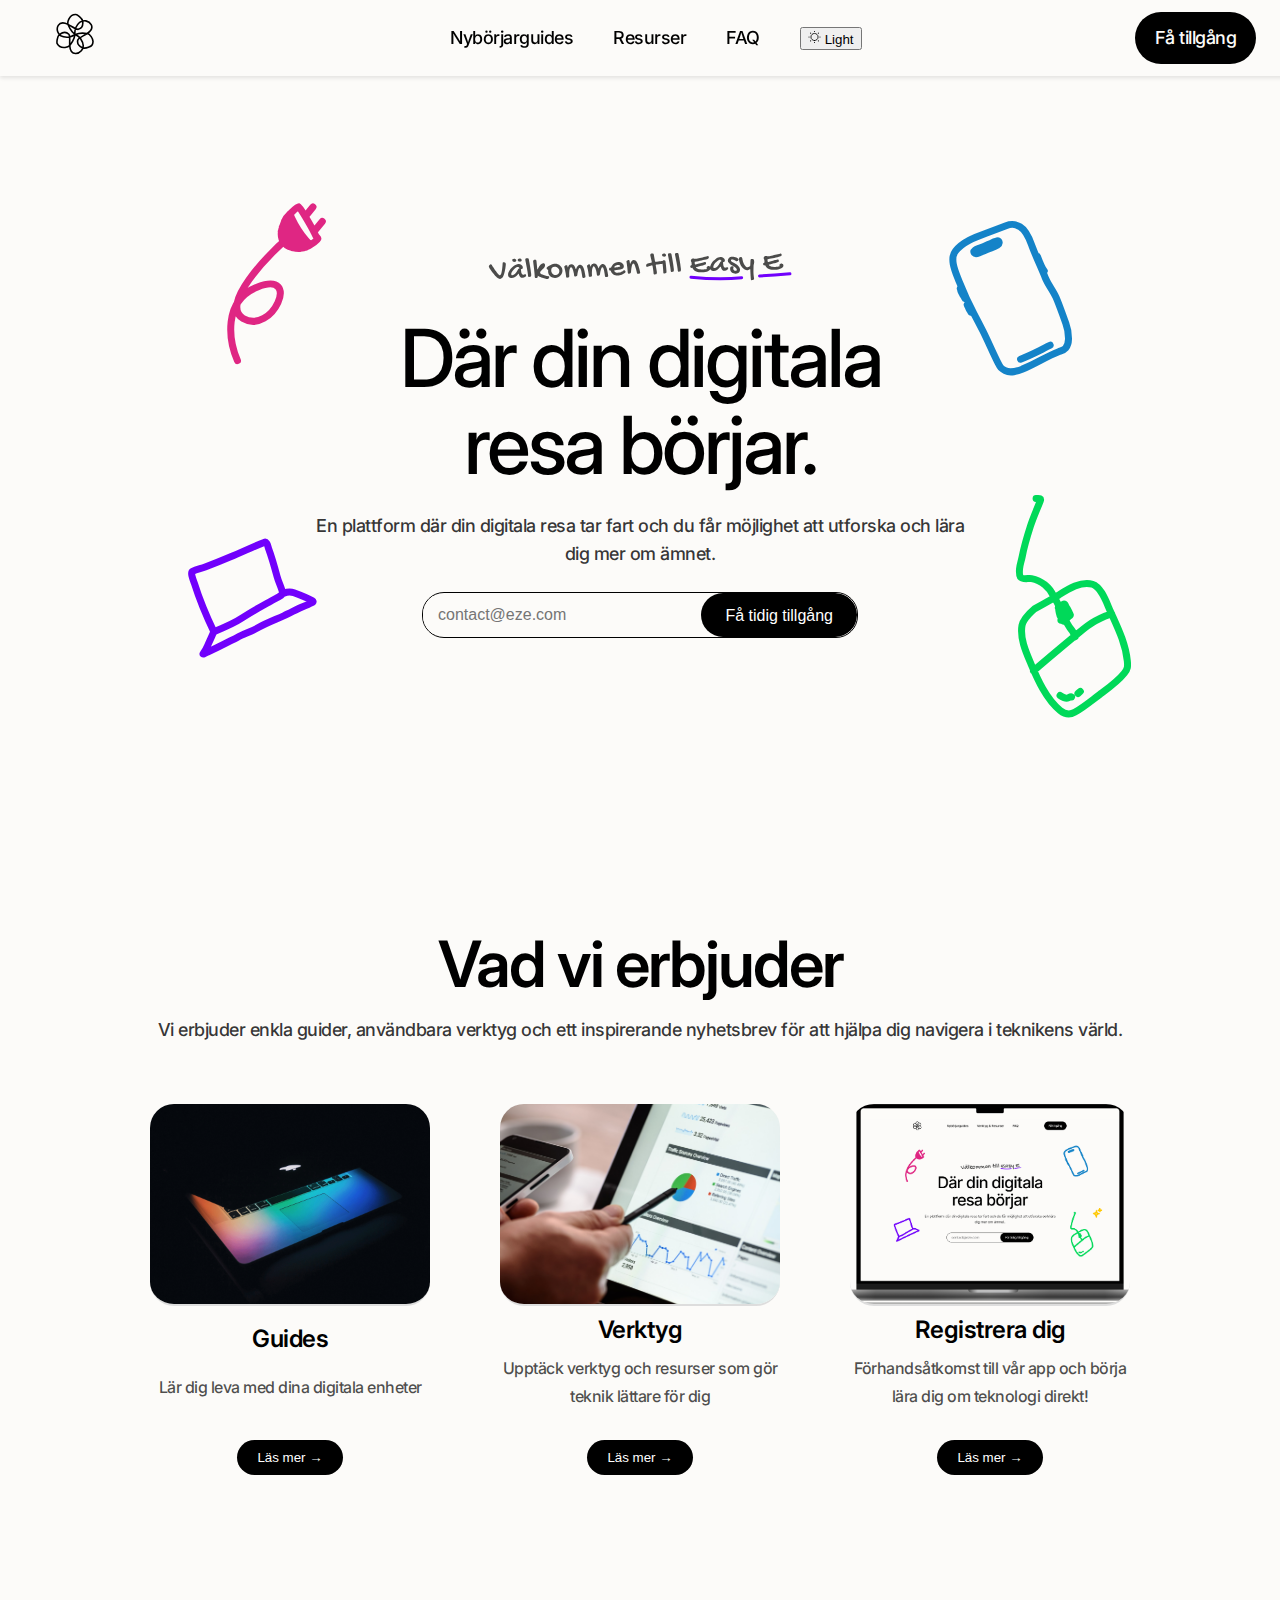
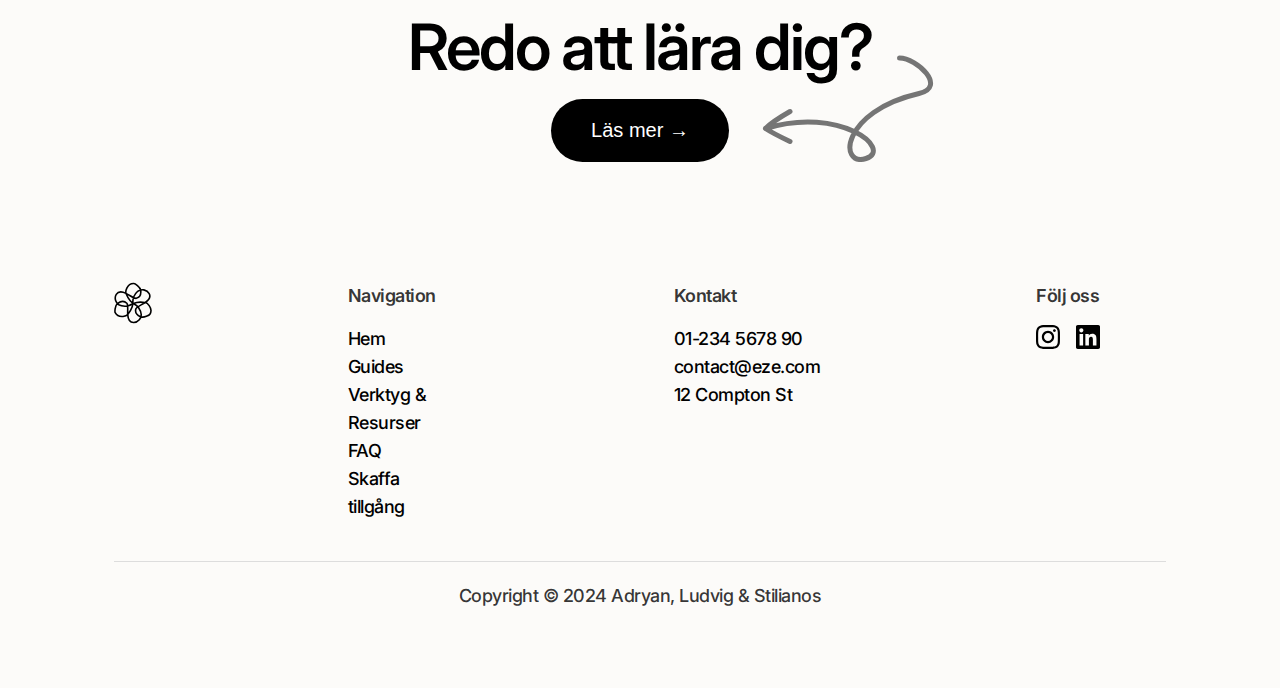
==== commit f967c033: "Update index.html" ====
--- a/index.html
+++ b/index.html
@@ -6,6 +6,7 @@
     <meta name="viewport" content="width=device-width, initial-scale=1.0"/>
     <title>Easy E</title>
     <link rel="stylesheet" href="styles.css"/>
+    <script src="main.js" defer></script>
     <link rel="icon" type="image/x-icon" href="icons/favicon.png"/>
     <link rel="preconnect" href="https://fonts.googleapis.com"/>
     <link rel="preconnect" href="https://fonts.gstatic.com" crossorigin/>
@@ -29,7 +30,14 @@
           <a href="faq.html" class="nav-item">FAQ</a>
         </div>
 
-        <!-- CTA-knapp som länkar till kontaktsidan -->
+        
+    <!-- CTA-knapp som länkar till kontaktsidan -->
+    <!-- Light/Dark Mode Toggle -->
+    <button id="dark-mode-toggle" class="dark-mode-toggle">
+      <img id="toggle-icon" src="icons/sun.svg" alt="Light Mode Icon">
+      <span>Light</span>
+    </button>
+    
         <a href="contact.html" class="nav-cta-button">Få tillgång</a>
 
         <!-- Hamburgermenyn för mobilanvändare med checkbox för att växla meny -->
--- a/styles.css
+++ b/styles.css
@@ -439,7 +439,7 @@
   min-width: 0;
 }
 
-/* Stil för submit-knappen i formuläret.
+/* Stil för submit-knappen i formuläret och hem knapp i confirmation.
      Svart bakgrund med vit text och rundade kanter för en modern look. */
 
 .submit-button {
@@ -454,6 +454,11 @@
   flex-shrink: 0;
   text-decoration: none;
 }
+
+.submit-button:hover {
+  background-color: #7100fc;
+}
+
 
 /* Sektionen för "Nybörjarguides" eller erbjudanden.
      Texten är centrerad och sektionen har marginaler för att separera den från andra delar av sidan. */
